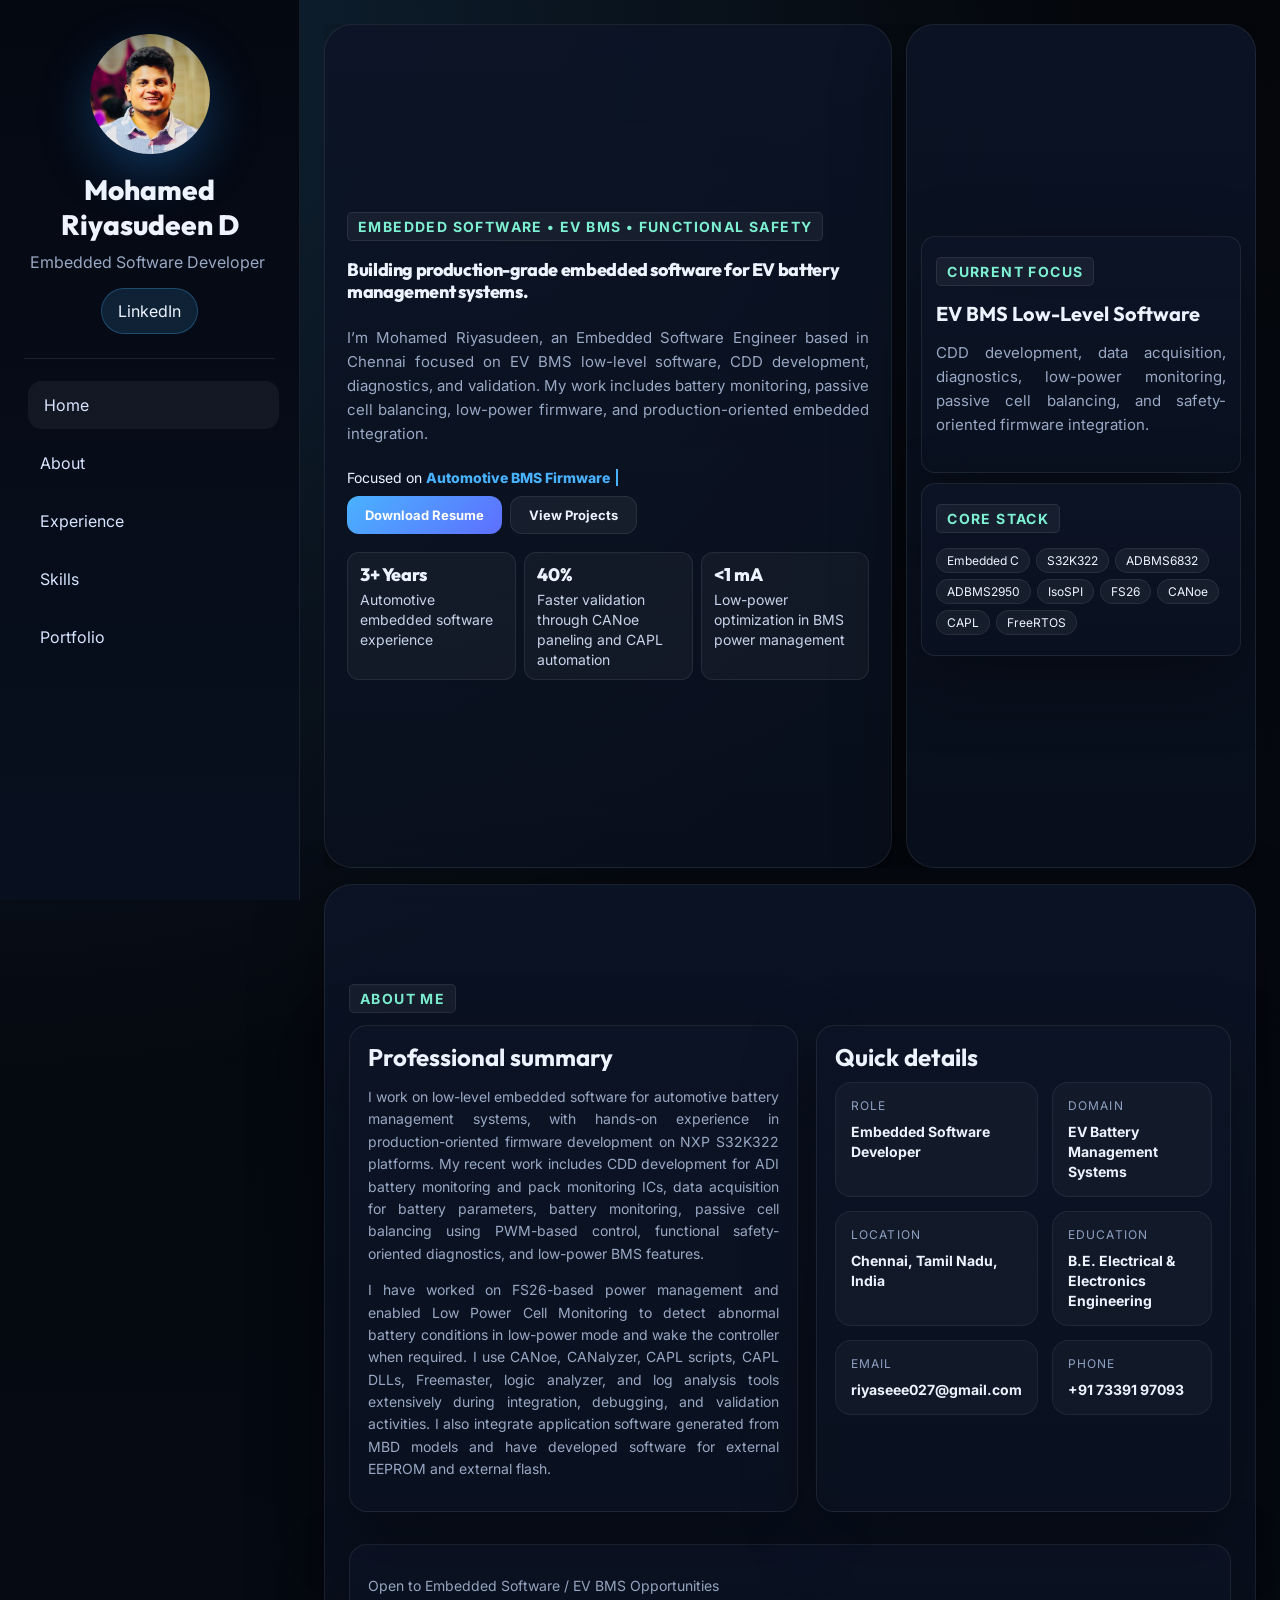
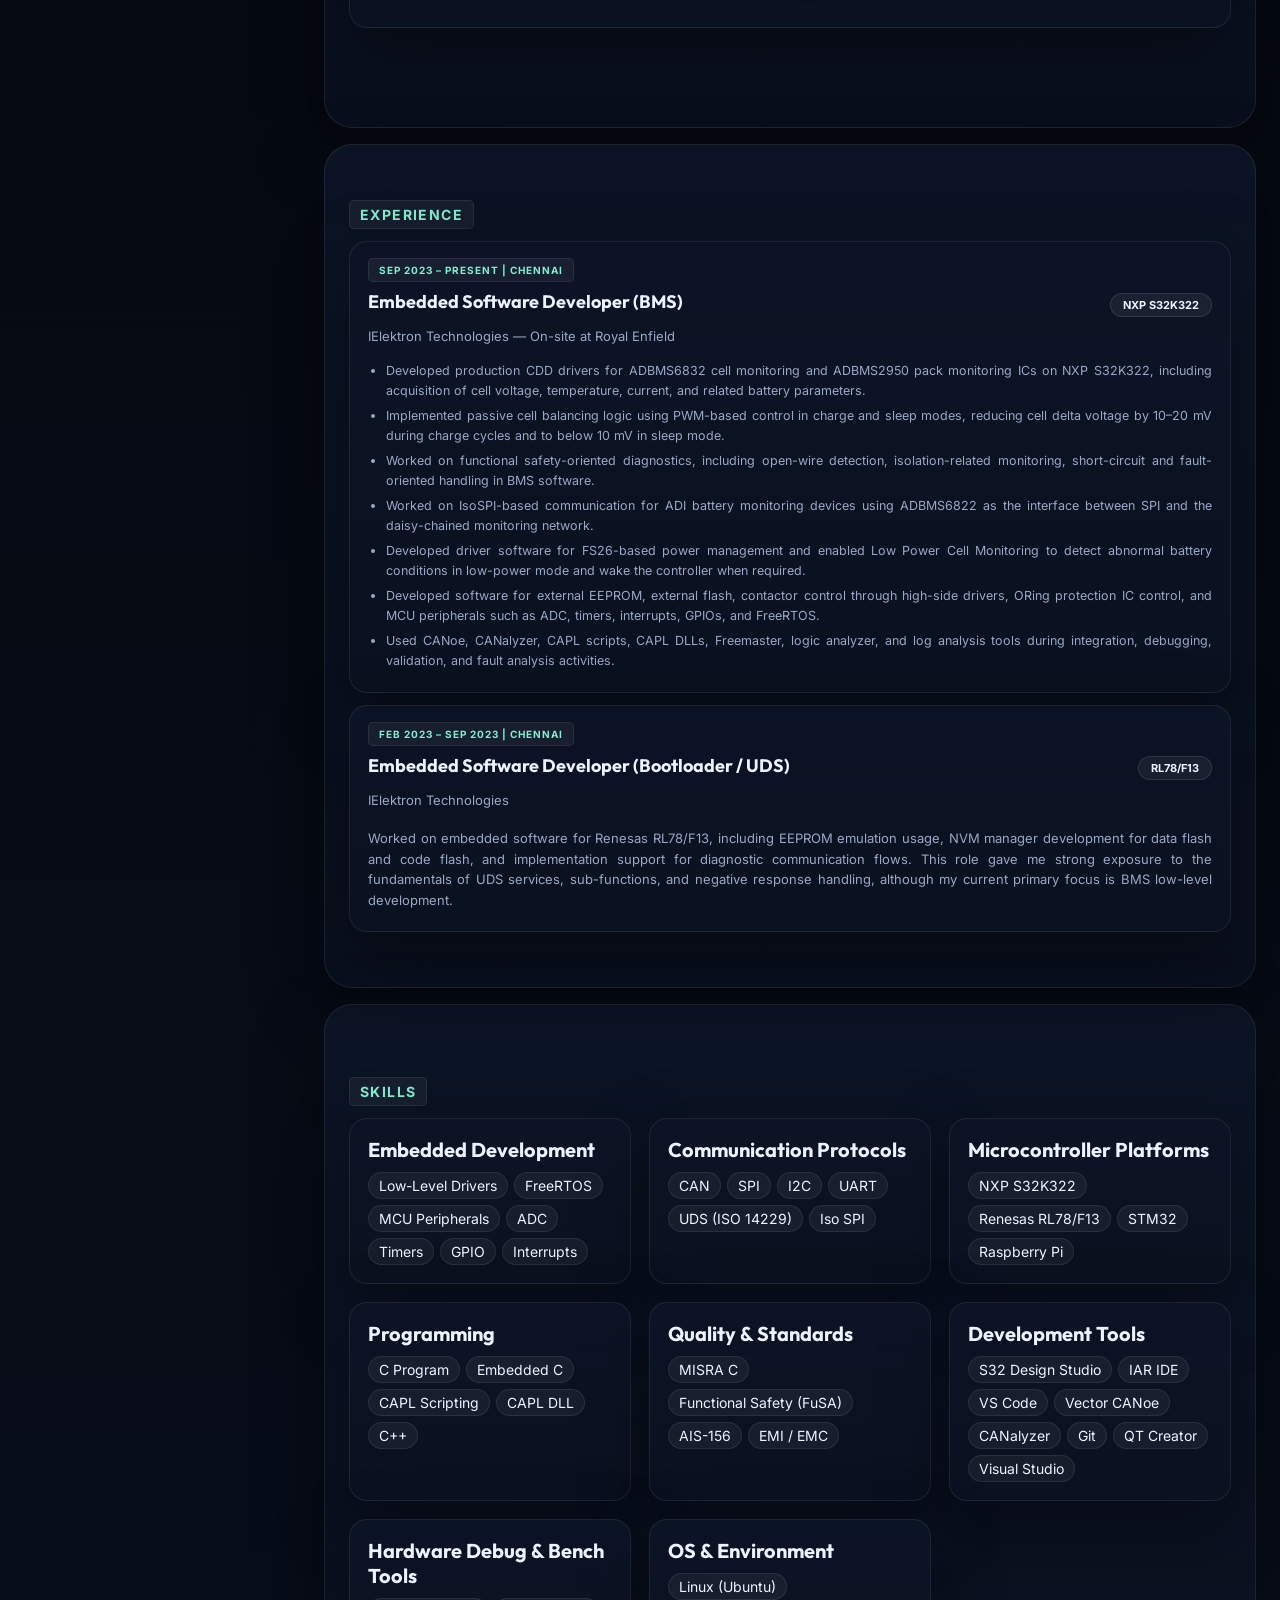
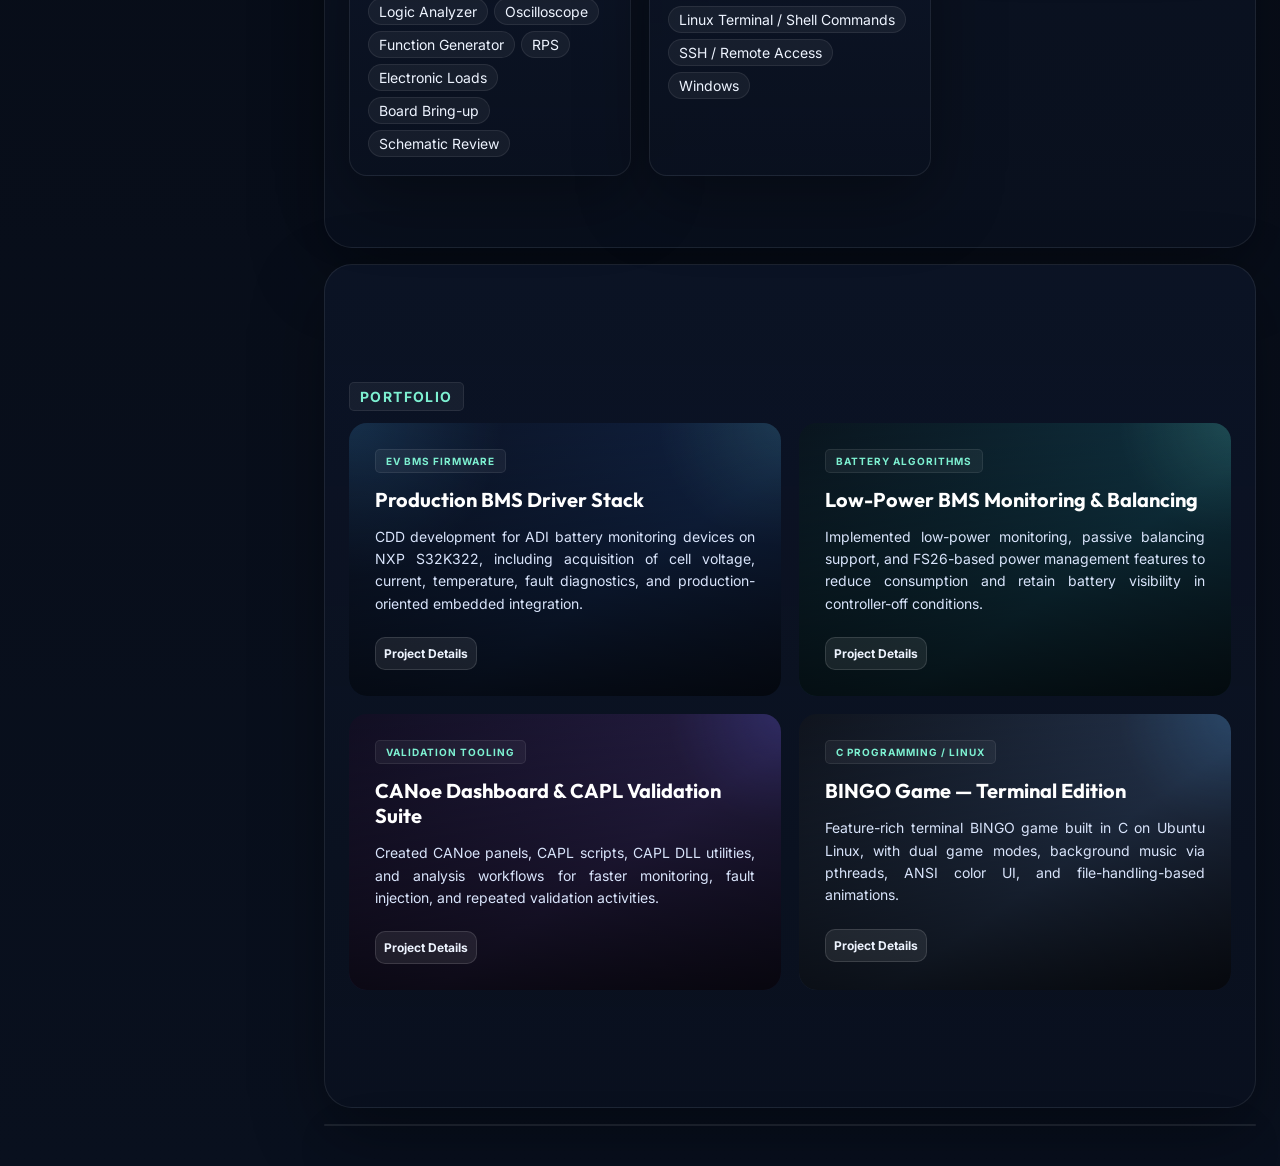
==== index.html @ 30513086 "My Portfolio Initial portfolio upload" ====
<!DOCTYPE html>
<html lang="en">

<head>
  <meta charset="UTF-8" />
  <meta name="viewport" content="width=device-width, initial-scale=1.0" />
  <title>Mohamed Riyasudeen D | Embedded Software Developer</title>
  <meta name="description" content="Premium recruiter-focused portfolio for Mohamed Riyasudeen D." />
  <link rel="preconnect" href="https://fonts.googleapis.com">
  <link rel="preconnect" href="https://fonts.gstatic.com" crossorigin>
  <link
    href="https://fonts.googleapis.com/css2?family=Inter:wght@400;500;600;700;800&family=Outfit:wght@500;600;700;800&display=swap"
    rel="stylesheet">
  <link rel="stylesheet" href="style.css" />
</head>

<body>
  <button class="mobile-toggle" id="mobileToggle" aria-label="Toggle navigation">
    <span></span><span></span><span></span>
  </button>

  <aside class="sidebar" id="sidebar">
    <div class="profile-card">
      <img src="assets/profile.jpeg" alt="Mohamed Riyasudeen" class="avatar">
      <h1>Mohamed Riyasudeen D</h1>
      <p>Embedded Software Developer</p>
      <a class="linkedin-btn" href="https://www.linkedin.com/in/mohamed-riyasudeen-a8373b159/" target="_blank"
        rel="noreferrer">LinkedIn</a>
    </div>

    <nav class="nav" id="nav">
      <a href="#home" class="nav-link active">Home</a>
      <a href="#about" class="nav-link">About</a>
      <a href="#experience" class="nav-link">Experience</a>
      <a href="#skills" class="nav-link">Skills</a>
      <a href="#portfolio" class="nav-link">Portfolio</a>
    </nav>
  </aside>

  <main class="main">
    <div id="mainSections">
      <section class="hero section" id="home">
        <div class="hero-panel hero-copy reveal">
          <div class="section-head reveal">
            <span class="eyebrow">EMBEDDED SOFTWARE • EV BMS • FUNCTIONAL SAFETY</span>
          </div>
          <h2>Building production-grade embedded software for EV battery management systems.</h2>
          <p>I’m Mohamed Riyasudeen, an Embedded Software Engineer based in Chennai focused on EV BMS low-level
            software, CDD development, diagnostics, and validation. My work includes battery monitoring, passive cell
            balancing, low-power firmware, and production-oriented embedded integration.</p>
          <div class="type-line">Focused on <span id="typedText">Automotive BMS Firmware</span></div>
          <div class="hero-actions">
            <a href="https://drive.google.com/uc?export=download&id=1DI4KAexMIocqgZt4wF1St6w3QNE1xtKf"
              class="btn btn-primary" target="_blank">Download Resume</a>
            <a href="#portfolio" class="btn btn-secondary">View Projects</a>
          </div>
          <div class="stats">
            <div class="stat-card"><strong>3+ Years</strong><span>Automotive embedded software experience</span></div>
            <div class="stat-card"><strong>40%</strong><span>Faster validation through CANoe paneling and CAPL
                automation</span></div>
            <div class="stat-card"><strong>&lt;1 mA</strong><span>Low-power optimization in BMS power management</span>
            </div>
          </div>
        </div>
        <div class="hero-panel hero-side reveal delay-1">
          <div class="feature-card">
            <span class="card-label">Current Focus</span>
            <p> </p>
            <h3>EV BMS Low-Level Software</h3>
            <p>CDD development, data acquisition, diagnostics, low-power monitoring, passive cell balancing, and
              safety-oriented firmware integration.</p>
          </div>
          <div class="feature-card">
            <span class="card-label">Core Stack</span>
            <p> </p>
            <div class="chips">
              <span>Embedded
                C</span><span>S32K322</span><span>ADBMS6832</span><span>ADBMS2950</span><span>IsoSPI</span><span>FS26</span><span>CANoe</span><span>CAPL</span><span>FreeRTOS</span>
            </div>
          </div>
        </div>
      </section>

      <section class="section content-section" id="about">
        <div class="section-head reveal">
          <span class="eyebrow">About Me</span>
        </div>
        <div class="grid two-col">
          <article class="card reveal">
            <h3>Professional summary</h3>
            <p>I work on low-level embedded software for automotive battery management systems, with hands-on experience
              in production-oriented firmware development on NXP S32K322 platforms. My recent work includes CDD
              development for ADI battery monitoring and pack monitoring ICs, data acquisition for battery parameters,
              battery monitoring, passive cell balancing using PWM-based control, functional safety-oriented
              diagnostics, and low-power BMS
              features.</p>
            <p>I have worked on FS26-based power management and enabled Low Power Cell Monitoring to detect abnormal
              battery conditions in low-power mode and wake the controller when required. I use CANoe, CANalyzer, CAPL
              scripts, CAPL DLLs, Freemaster, logic analyzer, and log analysis tools extensively during integration,
              debugging, and validation activities. I also integrate application software generated from MBD models and
              have developed software for external EEPROM and external flash.</p>
          </article>
          <article class="card reveal delay-1">
            <h3>Quick details</h3>
            <div class="info-grid">
              <div><span>Role</span><strong>Embedded Software Developer</strong></div>
              <div><span>Domain</span><strong>EV Battery Management Systems</strong></div>
              <div><span>Location</span><strong>Chennai, Tamil Nadu, India</strong></div>
              <div><span>Education</span><strong>B.E. Electrical & Electronics Engineering</strong></div>
              <div><span>Email</span><strong>riyaseee027@gmail.com</strong></div>
              <div><span>Phone</span><strong>+91 73391 97093</strong></div>
            </div>
          </article>
        </div>
        <p> </p>
        <article class="card">
          <p>Open to Embedded Software / EV BMS Opportunities</p>
        </article>
      </section>

      <section class="section content-section" id="experience">
        <div class="section-head reveal">
          <span class="eyebrow">Experience</span>
        </div>
        <div class="timeline">
          <article class="timeline-card reveal">
            <div class="timeline-top">
              <div>
                <span class="date-pill">Sep 2023 – Present | Chennai</span>
                <h3>Embedded Software Developer (BMS)</h3>
                <p>IElektron Technologies — On-site at Royal Enfield</p>
              </div>
              <div class="stack-pill">NXP S32K322</div>
            </div>
            <ul>
              <li>Developed production CDD drivers for ADBMS6832 cell monitoring and ADBMS2950 pack monitoring ICs on
                NXP S32K322, including acquisition of cell voltage, temperature, current, and related battery
                parameters.</li>
              <li>Implemented passive cell balancing logic using PWM-based control in charge and sleep modes, reducing
                cell delta voltage by 10–20 mV during charge cycles and to below 10 mV in sleep mode.</li>
              <li>Worked on functional safety-oriented diagnostics, including open-wire detection, isolation-related
                monitoring, short-circuit and fault-oriented handling in BMS software.</li>
              <li>Worked on IsoSPI-based communication for ADI battery monitoring devices using ADBMS6822 as the
                interface between SPI and the daisy-chained monitoring network.</li>
              <li>Developed driver software for FS26-based power management and enabled Low Power Cell Monitoring to
                detect abnormal battery conditions in low-power mode and wake the controller when required.</li>
              <li>Developed software for external EEPROM, external flash, contactor control through high-side drivers,
                ORing protection IC control, and MCU peripherals such as ADC, timers, interrupts, GPIOs, and FreeRTOS.
              </li>
              <li>Used CANoe, CANalyzer, CAPL scripts, CAPL DLLs, Freemaster, logic analyzer, and log analysis tools
                during integration, debugging, validation, and fault analysis activities.</li>
            </ul>
          </article>
          <article class="timeline-card reveal delay-1">
            <div class="timeline-top">
              <div>
                <span class="date-pill">Feb 2023 – Sep 2023 | Chennai</span>
                <h3>Embedded Software Developer (Bootloader / UDS)</h3>
                <p>IElektron Technologies</p>
              </div>
              <div class="stack-pill">RL78/F13</div>
            </div>
            <p>Worked on embedded software for Renesas RL78/F13, including EEPROM emulation usage, NVM manager
              development for data flash and code flash, and implementation support for diagnostic communication flows.
              This role gave me strong exposure to the fundamentals of UDS services, sub-functions, and negative
              response handling, although my current primary focus is BMS low-level development.</p>
          </article>
        </div>
      </section>

      <section class="section content-section" id="skills">
        <div class="section-head reveal">
          <span class="eyebrow">Skills</span>
        </div>
        <div class="skills-grid">
          <article class="skill-card reveal">
            <h3>Embedded Development</h3>
            <div class="skill-chips"><span>Low-Level Drivers</span><span>FreeRTOS</span><span>MCU
                Peripherals</span><span>ADC</span><span>Timers</span><span>GPIO</span><span>Interrupts</span></div>
          </article>
          <article class="skill-card reveal delay-1">
            <h3>Communication Protocols</h3>
            <div class="skill-chips"><span>CAN</span><span>SPI</span><span>I2C</span><span>UART</span><span>UDS (ISO
                14229)</span><span>Iso SPI</span></div>
          </article>
          <article class="skill-card reveal delay-2">
            <h3>Microcontroller Platforms</h3>
            <div class="skill-chips"><span>NXP S32K322</span><span>Renesas
                RL78/F13</span><span>STM32</span><span>Raspberry Pi</span></div>
          </article>
          <article class="skill-card reveal">
            <h3>Programming</h3>
            <div class="skill-chips"><span>C Program</span><span>Embedded C</span><span>CAPL
                Scripting</span><span>CAPL
                DLL</span><span>C++</span></div>
          </article>
          <article class="skill-card reveal delay-1">
            <h3>Quality & Standards</h3>
            <div class="skill-chips"><span>MISRA C</span><span>Functional Safety
                (FuSA)</span><span>AIS-156</span><span>EMI /
                EMC</span></div>
          </article>
          <article class="skill-card reveal delay-2">
            <h3>Development Tools</h3>
            <div class="skill-chips"><span>S32 Design Studio</span><span>IAR
                IDE</span><span>VS Code</span><span>Vector CANoe</span><span>CANalyzer</span><span>Git</span><span>QT
                Creator</span><span>Visual Studio</span>
            </div>
          </article>
          <article class="skill-card reveal">
            <h3>Hardware Debug & Bench Tools</h3>
            <div class="skill-chips"><span>Logic Analyzer</span><span>Oscilloscope</span><span>Function
                Generator</span><span>RPS</span><span>Electronic
                Loads</span><span>Board Bring-up</span><span>Schematic Review</span></div>
          </article>
          <article class="skill-card reveal">
            <h3>OS & Environment</h3>
            <div class="skill-chips"><span>Linux (Ubuntu)</span><span>Linux Terminal / Shell Commands</span><span>SSH /
                Remote Access</span><span>Windows</span></div>
          </article>
        </div>
      </section>

      <section class="section content-section" id="portfolio">
        <div class="section-head reveal">
          <span class="eyebrow">Portfolio</span>
        </div>
        <div class="portfolio-grid" id="portfolioGrid"></div>
      </section>
    </div>

    <section class="project-view hidden" id="projectView"></section>
  </main>

  <script src="app.js"></script>
</body>

</html>
---- style.css ----
:root {
  --bg: #05070d;
  --bg2: #0a1020;
  --panel: #0c1426;
  --panel2: #111b31;
  --line: rgba(255, 255, 255, .08);
  --text: #eef4ff;
  --muted: #99a8c4;
  --accent: #49b2ff;
  --accent2: #7df0d1;
  --radius: 24px;
  --sidebar: 300px;
}

* {
  box-sizing: border-box
}

html {
  scroll-behavior: smooth
}

body {
  margin: 0;
  font-family: Inter, sans-serif;
  color: var(--text);
  background: radial-gradient(circle at top left, rgba(73, 178, 255, .18), transparent 24%), linear-gradient(180deg, #04060b, #09101e)
}

a {
  text-decoration: none;
  color: inherit
}

.sidebar {
  position: fixed;
  left: 0;
  top: 0;
  bottom: 0;
  width: var(--sidebar);
  padding: 24px;
  background: linear-gradient(180deg, #040811, #08101f);
  border-right: 1px solid var(--line);
  z-index: 20
}

.profile-card {
  padding: 10px 6px 24px;
  text-align: center;
  border-bottom: 1px solid var(--line)
}

.avatar {
  width: 120px;
  height: 120px;
  border-radius: 50%;
  margin: 0 auto 18px;
  display: grid;
  place-items: center;
  font: 800 38px Outfit, sans-serif;
  background: linear-gradient(135deg, #0e3d6f, #1f7bd3 60%, #6edcff);
  box-shadow: 0 20px 50px rgba(31, 123, 211, .35)
}

.profile-photo {
  width: 120px;
  height: 120px;
  border-radius: 50%;
  object-fit: cover;
  display: block;
  margin: 0 auto 18px;
  box-shadow: 0 20px 50px rgba(31, 123, 211, .28);
  border: 2px solid rgba(255, 255, 255, .08);
}

.profile-card h1 {
  margin: 0;
  font: 800 28px Outfit, sans-serif
}

.profile-card p {
  margin: 10px 0 16px;
  color: var(--muted)
}

.linkedin-btn {
  display: inline-flex;
  padding: 12px 16px;
  border-radius: 999px;
  background: rgba(73, 178, 255, .14);
  border: 1px solid rgba(73, 178, 255, .28)
}

.nav {
  display: flex;
  flex-direction: column;
  gap: 10px;
  padding-top: 22px
}

.nav-link {
  padding: 14px 16px;
  border-radius: 14px;
  color: #d7e4ff;
  transition: .25s
}

.nav-link:hover,
.nav-link.active {
  background: rgba(255, 255, 255, .05);
  transform: translateX(4px)
}

.main {
  margin-left: var(--sidebar);
  padding: 24px
}

.section,
.project-view {
  max-width: 1120px;
  margin: 0 auto 16px
}

.hero {
  display: grid;
  grid-template-columns: 1.3fr 0.8fr;
  gap: 14px;
  height: calc(100vh - 56px);
  max-height: calc(100vh - 56px);
  overflow: hidden;
}

.hero-copy {
  padding: 18px 22px;
  display: flex;
  flex-direction: column;
  justify-content: center;
  overflow: hidden;
}

.hero-panel,
.content-section,
.project-view,
.card,
.timeline-card,
.skill-card,
.feature-card {
  background: linear-gradient(180deg, rgba(12, 20, 38, .9), rgba(10, 17, 31, .82));
  border: 1px solid var(--line);
  box-shadow: 0 24px 70px rgba(0, 0, 0, .35)
}

.hero-panel,
.content-section,
.project-view {
  border-radius: 28px
}

.hero-side {
  padding: 14px;
  display: flex;
  flex-direction: column;
  gap: 10px;
  justify-content: center;
  overflow: hidden;
}

/* Label CURRENT FOCUS & CORE STACK */
.card-label {
  display: inline-flex;
  padding: 5px 10px;
  border-radius: 5px;
  background: rgba(255, 255, 255, .05);
  border: 1px solid rgba(255, 255, 255, .08);
  color: var(--accent2);
  font-size: 14px;
  letter-spacing: .10em;
  text-transform: uppercase;
  font-weight: 700;
}

/* Secction Title Chip */
.eyebrow {
  display: inline-flex;
  padding: 5px 10px;
  border-radius: 5px;
  background: rgba(255, 255, 255, .05);
  border: 1px solid rgba(255, 255, 255, .08);
  color: var(--accent2);
  font-size: 14px;
  letter-spacing: .10em;
  text-transform: uppercase;
  font-weight: 700;
}

.date-pill {
  display: inline-flex;
  padding: 5px 10px;
  border-radius: 5px;
  background: rgba(255, 255, 255, .05);
  border: 1px solid rgba(255, 255, 255, .08);
  color: var(--accent2);
  font-size: 10px;
  letter-spacing: .10em;
  text-transform: uppercase;
  font-weight: 700;
  margin-bottom: 8px;
}

/* Use this for the top small label like category/tag */
.project-tag {
  display: inline-flex;
  padding: 5px 10px;
  border-radius: 5px;
  background: rgba(255, 255, 255, .05);
  border: 1px solid rgba(255, 255, 255, .08);
  color: var(--accent2);
  font-size: 10px;
  letter-spacing: .10em;
  text-transform: uppercase;
  font-weight: 700;
}

/* Home Page h2 */
.hero h2 {
  font: 800 clamp(16px, 1.4vw, 22px)/1.25 Outfit, sans-serif;
  margin: 6px 0 8px;
  letter-spacing: -.02em;
}

.section-head h2,
.project-header h2 {
  font: 800 clamp(16px, 1.4vw, 22px)/1.25 Outfit, sans-serif;
  margin: 6px 0 8px;
  letter-spacing: -.02em;
}

.hero h2 {
  max-width: 100%
}

.hero p {
  color: var(--muted);
  line-height: 1.6;
  font-size: 15px;
}

.card p {
  color: var(--muted);
  line-height: 1.6;
  font-size: 14px;
}

.section-head p,
.timeline-card li,
.project-block p,
.project-block li {
  color: var(--muted);
  line-height: 1.6;
  font-size: 13px;
}

.timeline-card p {
  color: var(--muted);
  line-height: 1.6;
  font-size: 13px;
  margin-bottom: 4px;
}

.type-line {
  margin-top: 8px;
  font-size: 14px
}

#typedText {
  color: var(--accent);
  font-weight: 800;
  border-right: 2px solid var(--accent);
  padding-right: 6px
}

.hero-actions {
  display: flex;
  gap: 8px;
  flex-wrap: wrap;
  margin: 10px 0 10px
}

.stats {
  display: grid;
  grid-template-columns: repeat(3, 1fr);
  gap: 8px;
  margin-top: 8px
}


.btn {
  min-height: 38px;
  padding: 0 18px;
  border-radius: 12px;
  display: inline-flex;
  align-items: center;
  justify-content: center;
  font-weight: 700;
  font-size: 13px;
}

.btn-primary {
  background: linear-gradient(135deg, #49b2ff, #5e6fff);
  color: #fff
}

.btn-secondary {
  background: rgba(255, 255, 255, .05);
  border: 1px solid rgba(255, 255, 255, .08)
}

.stat-card {
  padding: 10px 12px;
  border-radius: 12px;
  background: rgba(255, 255, 255, .04);
  border: 1px solid rgba(255, 255, 255, .08);
}

.stat-card strong {
  display: block;
  font: 800 18px Outfit, sans-serif;
  margin-bottom: 3px
}

.stat-card span {
  color: #c8d4eb;
  font-size: 14px
}

.feature-card {
  padding: 20px 14px;
  border-radius: 14px;
}

/* Title inside CURRENT FOCUS & CORE STACK */
.feature-card h3 {
  margin: 0 0 6px;
  font: 700 20px Outfit, sans-serif;
}

.card h3 {
  margin: 0 0 10px;
  font: 700 24px Outfit, sans-serif;
}

.skill-card h3 {
  margin: 0 0 10px;
  font: 700 20px Outfit, sans-serif;
}

.timeline-card h3,
.project-block h3 {
  margin: 0 0 10px;
  font: 700 18px Outfit, sans-serif;
}

/* Use this for full card behavior like hover, padding, overflow: */
.project-card h3 {
  margin: 0 0 10px;
  font: 700 18px Outfit, sans-serif;
}

.project-card {
  padding: 12px 12px;
  border-radius: 18px;
  display: flex;
}

/* CORE CHIPS */
.chips {
  display: flex;
  flex-wrap: wrap;
  gap: 6px
}

.chips span {
  padding: 4px 10px;
  border-radius: 999px;
  background: rgba(255, 255, 255, .05);
  border: 1px solid rgba(255, 255, 255, .08);
  font-size: 12px;
}

/* SKILL CHIPS */
.skill-chips {
  display: flex;
  flex-wrap: wrap;
  gap: 6px
}

.skill-chips span {
  padding: 4px 10px;
  border-radius: 999px;
  background: rgba(255, 255, 255, .05);
  border: 1px solid rgba(255, 255, 255, .08);
  font-size: 14px;
}

.stack-pill {
  padding: 4px 10px;
  border-radius: 999px;
  background: rgba(255, 255, 255, .05);
  border: 1px solid rgba(255, 255, 255, .08);
  font-size: 11px;
}

.content-section {
  padding: 24px
}

.section-head {
  margin-bottom: 12px
}

.section-head h2 {
  font-size: clamp(30px, 4vw, 46px)
}

.grid.two-col {
  display: grid;
  grid-template-columns: 1.08fr 1fr;
  gap: 18px
}

.skill-card {
  padding: 18px 18px;
  border-radius: 18px;
}

.card,
.timeline-card,
.project-block {
  padding: 16px 18px;
  border-radius: 18px;
}

.info-grid {
  display: grid;
  grid-template-columns: repeat(2, 1fr);
  gap: 14px
}

.info-grid div {
  padding: 15px;
  border-radius: 16px;
  background: rgba(255, 255, 255, .03);
  border: 1px solid rgba(255, 255, 255, .06)
}

.info-grid span {
  display: block;
  margin-bottom: 8px;
  color: #8ea0c2;
  font-size: 12px;
  letter-spacing: .1em;
  text-transform: uppercase
}

.info-grid strong {
  font-size: 14px;
}

.timeline {
  display: grid;
  gap: 12px
}

.timeline-top {
  display: flex;
  justify-content: space-between;
  align-items: center;
  gap: 10px;
  margin-bottom: 10px;
  flex-wrap: nowrap;
}

.timeline-top>div:first-child {
  flex: 1 1 auto;
  min-width: 0;
}

.stack-pill {
  flex-shrink: 0;
  white-space: nowrap;
  padding: 4px 12px;
  border-radius: 999px;
  background: rgba(255, 255, 255, .06);
  border: 1px solid rgba(255, 255, 255, .1);
  font-size: 11px;
  font-weight: 700;
}

.timeline-card ul,
.project-block ul {
  margin: 0;
  padding-left: 18px
}

.timeline-card li,
.project-block li {
  margin-bottom: 5px;
  font-size: 12.5px
}

.timeline-card li,
.project-block li {
  text-align: justify;
  text-justify: inter-word;
}

.skills-grid {
  display: grid;
  grid-template-columns: repeat(3, 1fr);
  gap: 18px
}

.portfolio-grid {
  display: grid;
  grid-template-columns: repeat(2, 1fr);
  gap: 18px
}

.project-card {
  overflow: hidden;
  padding: 0;
  transition: .28s
}

.project-card:hover {
  transform: translateY(-6px)
}

.project-cover {
  min-height: 200px;
  position: relative;
  padding: 26px;
  display: flex;
  align-items: end;
  background: radial-gradient(circle at top right, rgba(125, 240, 209, .12), transparent 24%), radial-gradient(circle at top left, rgba(73, 178, 255, .2), transparent 30%), linear-gradient(145deg, #0b1223, #12264a 60%, #0d1931)
}

.project-cover {
  min-height: 240px;
  width: 100%;
  display: flex;
  flex-direction: column;
  justify-content: space-between;
}

.project-cover.alt2 {
  background: radial-gradient(circle at top right, rgba(125, 240, 209, .14), transparent 22%), linear-gradient(145deg, #0a1620, #113848 60%, #0b232f)
}

.project-cover.alt3 {
  background: radial-gradient(circle at top right, rgba(94, 111, 255, .18), transparent 22%), linear-gradient(145deg, #120f24, #2a214b 58%, #1a1632)
}

.project-cover.alt4 {
  background: radial-gradient(circle at top right, rgba(73, 178, 255, .16), transparent 22%), linear-gradient(145deg, #10151f, #283955 58%, #151d2e)
}

.project-cover:after {
  content: "";
  position: absolute;
  inset: 0;
  background: linear-gradient(180deg, rgba(0, 0, 0, .06), rgba(0, 0, 0, .7))
}

.project-content {
  position: relative;
  z-index: 1
}

/* Use this for the large heading inside each portfolio card: */
.project-content h3 {
  color: #fff;
  font-size: 20px
}

/* Use this for the description text inside each portfolio card: */
.project-content p {
  color: #d9e4fb;
  font-size: 14px;
  line-height: 1.6;
}

.project-link {
  display: inline-flex;
  margin-top: 8px;
  padding: 8px 8px;
  border-radius: 10px;
  background: rgba(255, 255, 255, .08);
  border: 1px solid rgba(255, 255, 255, .12);
  font-weight: 700
}

.project-link {
  font-size: 12px;
}

.project-shell {
  padding: 32px
}

.project-back {
  display: inline-flex;
  margin-bottom: 22px;
  color: var(--accent);
  font-weight: 700
}

.project-header {
  display: grid;
  grid-template-columns: 1.2fr .85fr;
  gap: 18px;
  margin-bottom: 18px
}

.project-intro,
.project-meta {
  padding: 28px;
  border-radius: 22px;
  background: linear-gradient(180deg, rgba(12, 20, 38, .9), rgba(10, 17, 31, .82));
  border: 1px solid var(--line)
}

.project-meta span {
  display: block;
  margin-bottom: 8px;
  color: #8ea0c2;
  font-size: 11px;
  letter-spacing: .1em;
  text-transform: uppercase
}

.project-body {
  display: grid;
  grid-template-columns: 1fr 1fr;
  gap: 18px
}

.project-block.full {
  grid-column: 1 / -1
}

.shot-grid {
  display: grid;
  grid-template-columns: repeat(3, 1fr);
  gap: 18px
}

.shot {
  padding: 18px;
  border-radius: 18px;
  background: rgba(255, 255, 255, .03);
  border: 1px solid rgba(255, 255, 255, .06)
}

.shot-visual {
  height: 180px;
  border-radius: 16px;
  background: radial-gradient(circle at top left, rgba(73, 178, 255, .24), transparent 20%), linear-gradient(135deg, rgba(255, 255, 255, .06), rgba(255, 255, 255, .02));
  border: 1px dashed rgba(73, 178, 255, .3);
  display: grid;
  place-items: center;
  color: #d8e4fb;
  font-weight: 700;
  text-align: center;
  padding: 16px
}

.mobile-toggle {
  display: none;
  position: fixed;
  top: 16px;
  right: 16px;
  z-index: 40;
  width: 52px;
  height: 52px;
  border-radius: 16px;
  border: 1px solid rgba(255, 255, 255, .08);
  background: #08101f
}

.mobile-toggle span {
  display: block;
  width: 22px;
  height: 2px;
  margin: 5px auto;
  background: #fff
}

.reveal {
  opacity: 0;
  transform: translateY(22px);
  transition: opacity .8s ease, transform .8s ease
}

.reveal.visible {
  opacity: 1;
  transform: translateY(0)
}

.delay-1 {
  transition-delay: .12s
}

.delay-2 {
  transition-delay: .22s
}

@media (max-width:1180px) {

  .hero,
  .grid.two-col,
  .skills-grid,
  .portfolio-grid,
  .project-header,
  .project-body,
  .shot-grid,
  .stats {
    grid-template-columns: 1fr
  }
}

@media (max-width:1024px) {
  .mobile-toggle {
    display: block
  }

  .sidebar {
    transform: translateX(-100%);
    transition: transform .28s ease
  }

  body.menu-open .sidebar {
    transform: translateX(0)
  }

  .main {
    margin-left: 0;
    padding-top: 84px
  }
}

@media (max-width:760px) {

  .hero-copy,
  .hero-side,
  .content-section,
  .project-view,
  .card,
  .timeline-card,
  .skill-card,
  .feature-card,
  .project-block,
  .project-intro,
  .project-meta {
    padding: 18px;
    border-radius: 22px
  }


  .info-grid {
    grid-template-columns: 1fr
  }

  .timeline-top {
    flex-direction: column
  }
}

/* ── Section scroll snap fix ── */
.section {
  scroll-margin-top: 24px;
}

/* Make each content-section take at least full viewport height */
.content-section {
  min-height: calc(100vh - 48px);
  display: flex;
  flex-direction: column;
  justify-content: center;
}

/* ── One-section-at-a-time view fix ── */
.content-section {
  min-height: calc(100vh - 56px);
  display: flex;
  flex-direction: column;
  justify-content: center;
  scroll-margin-top: 0px;
}

.section {
  scroll-margin-top: 0px;
}

html {
  scroll-snap-type: y proximity;
}

.content-section,
.hero.section {
  scroll-snap-align: start;
}

.card h4 {
  font-size: 16px;
}

p {
  text-align: justify;
  text-justify: inter-word;
}

#home {
  scroll-margin-top: 40px;
}

#about {
  scroll-margin-top: 30px;
}

#experience {
  scroll-margin-top: 20px;
}

#skills,
#portfolio {
  scroll-margin-top: 30px;
}

/* Project Case-Study Style Sheets */
table {
  width: 100%;
  border-collapse: collapse;
  margin: 18px 0 24px;
}

th,
td {
  border: 1px solid rgba(255, 255, 255, .12);
  padding: 12px 14px;
  text-align: left;
  vertical-align: top;
}

th {
  background: rgba(255, 255, 255, .05);
  color: var(--text);
}

.video-embed {
  margin-top: 16px;
  border-radius: 18px;
  overflow: hidden;
  border: 1px solid rgba(255, 255, 255, .08);
}

.video-embed iframe {
  display: block;
  width: 100%;
  min-height: 360px;
}

.case-image {
  width: 100%;
  border-radius: 16px;
  margin: 16px 0;
  border: 1px solid rgba(255, 255, 255, .08);
}
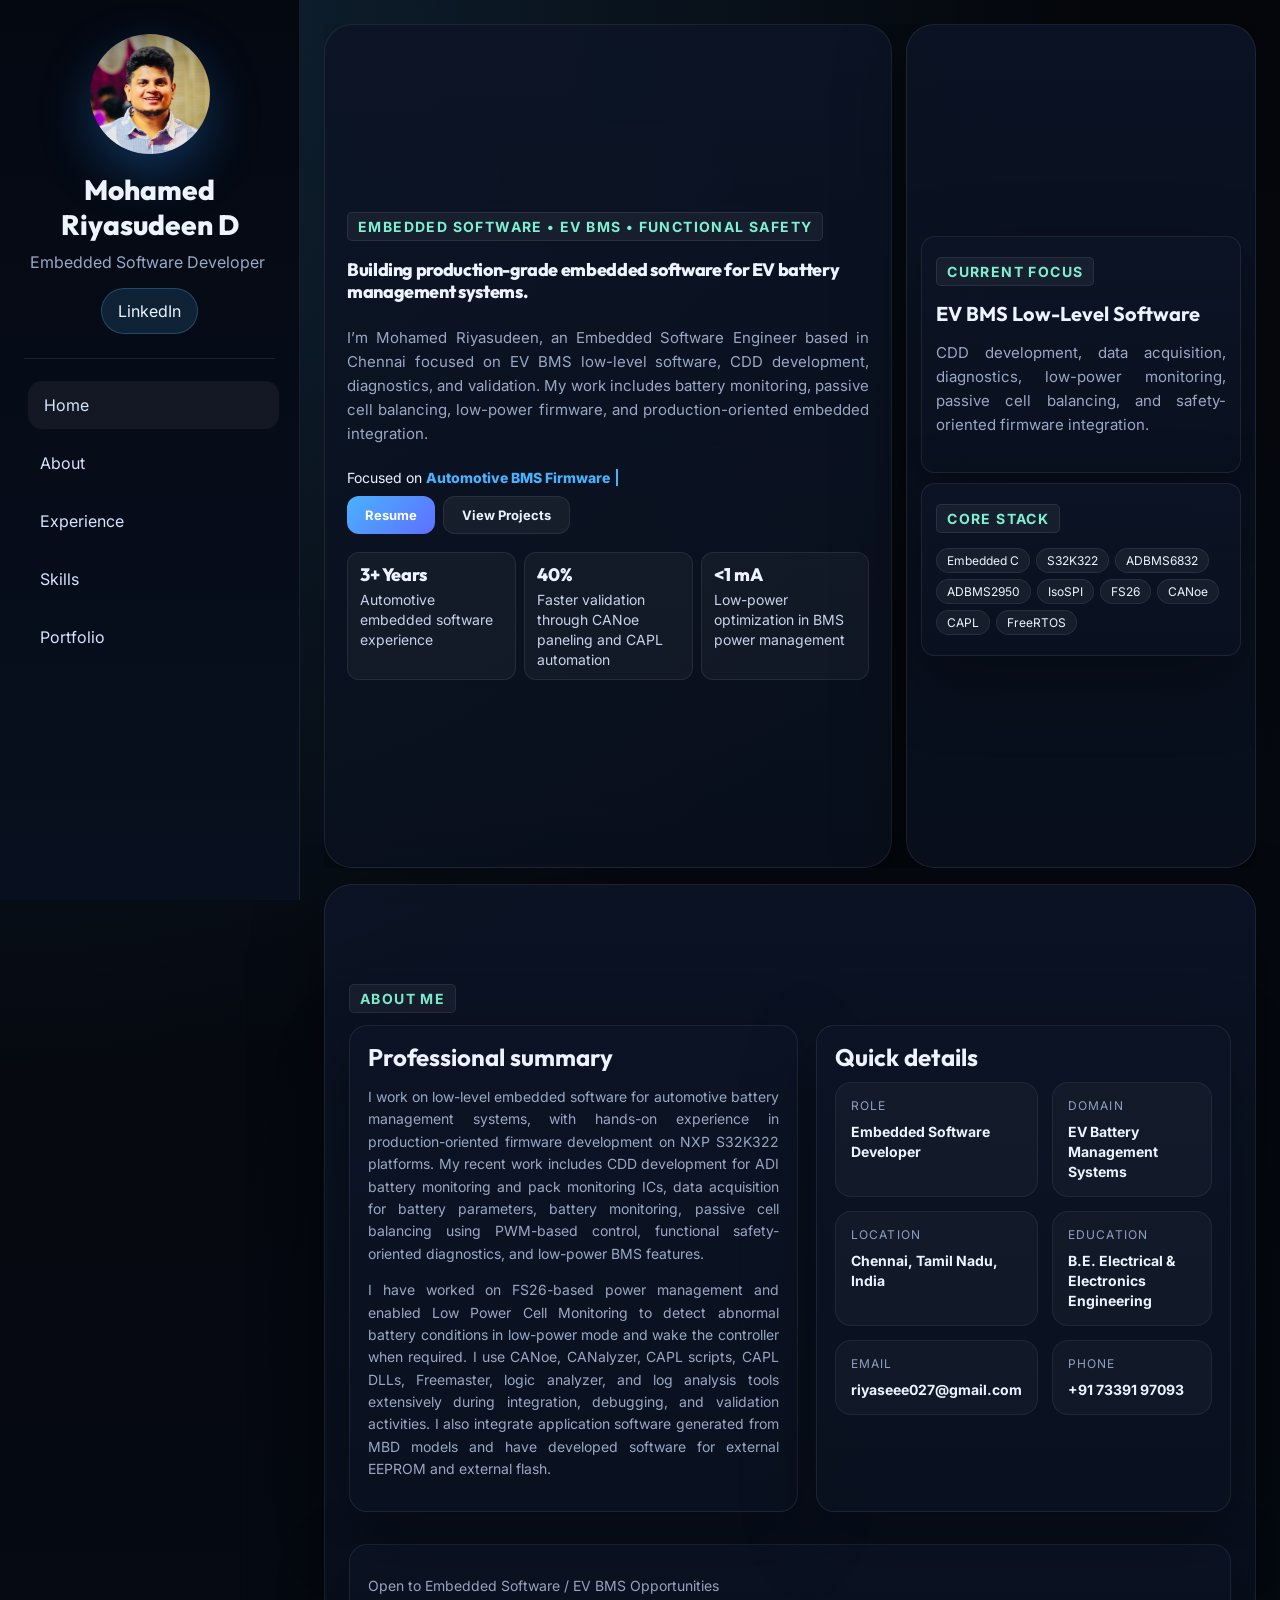
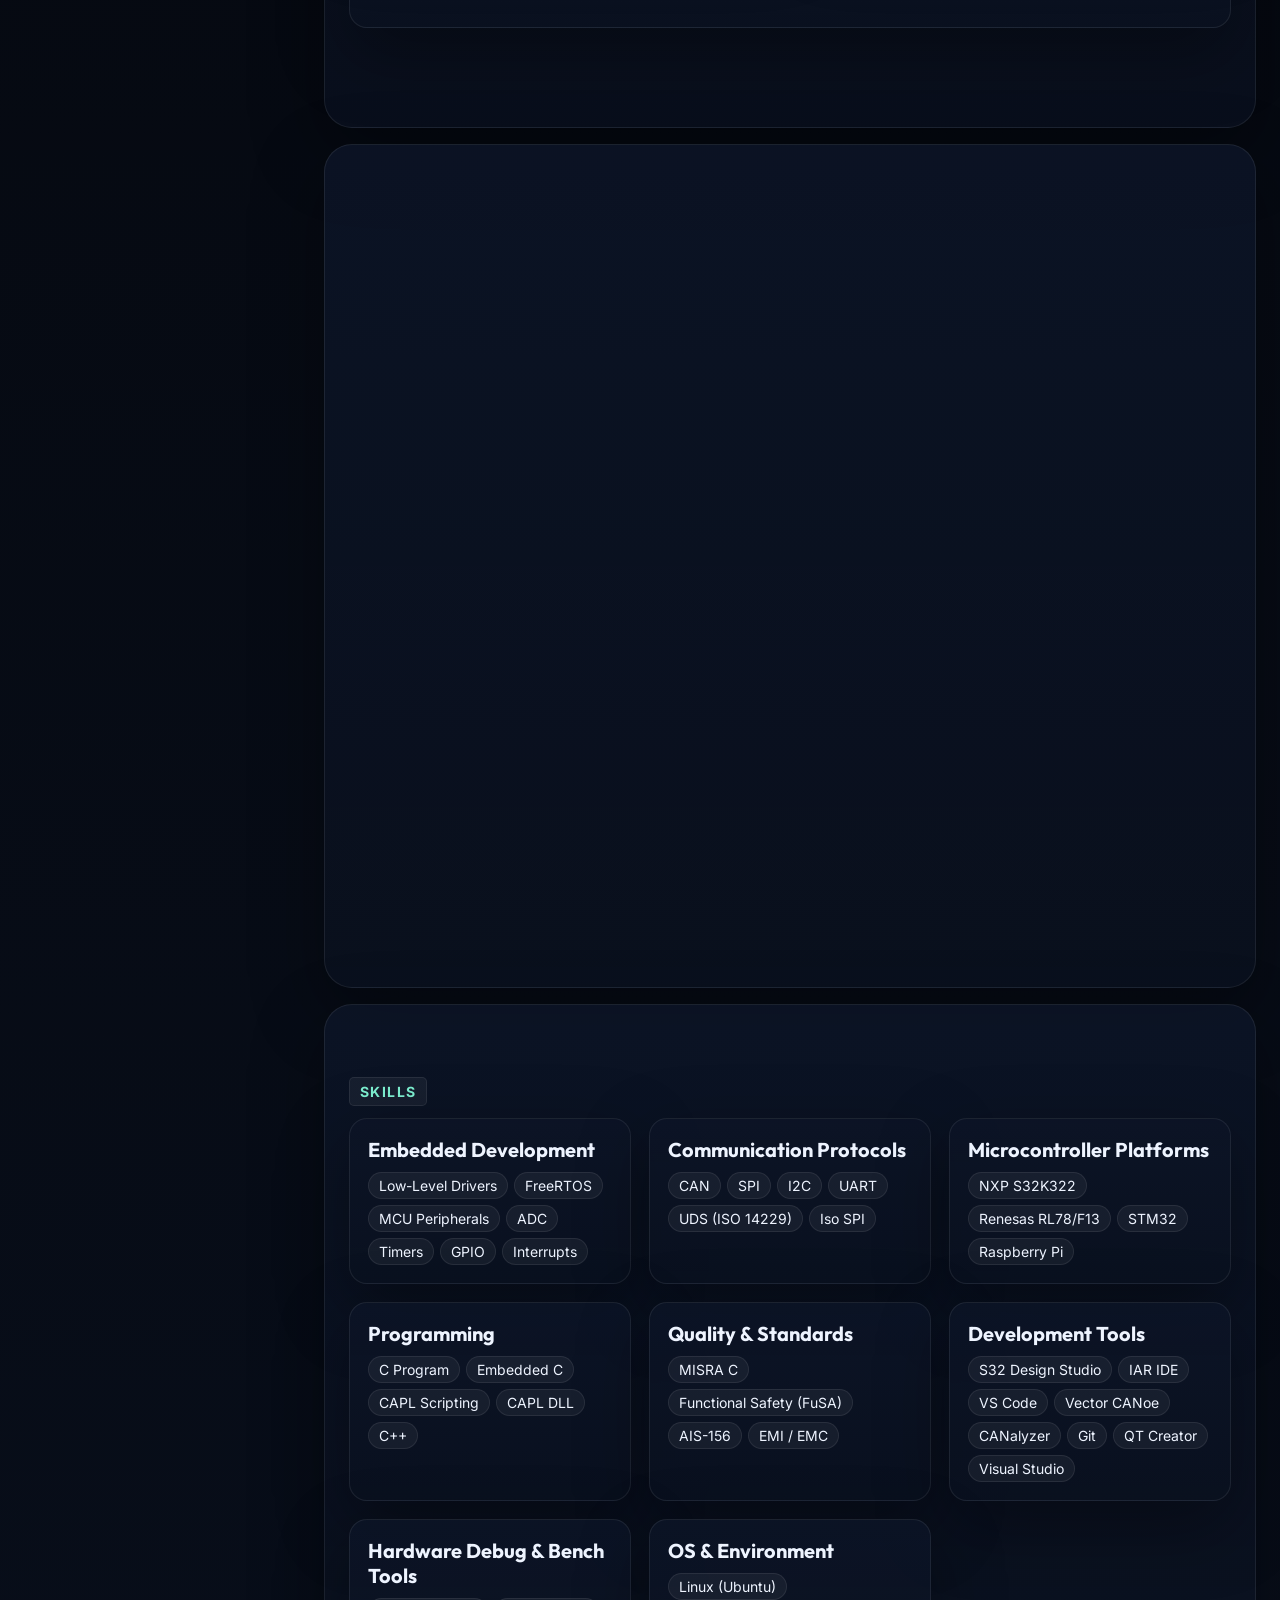
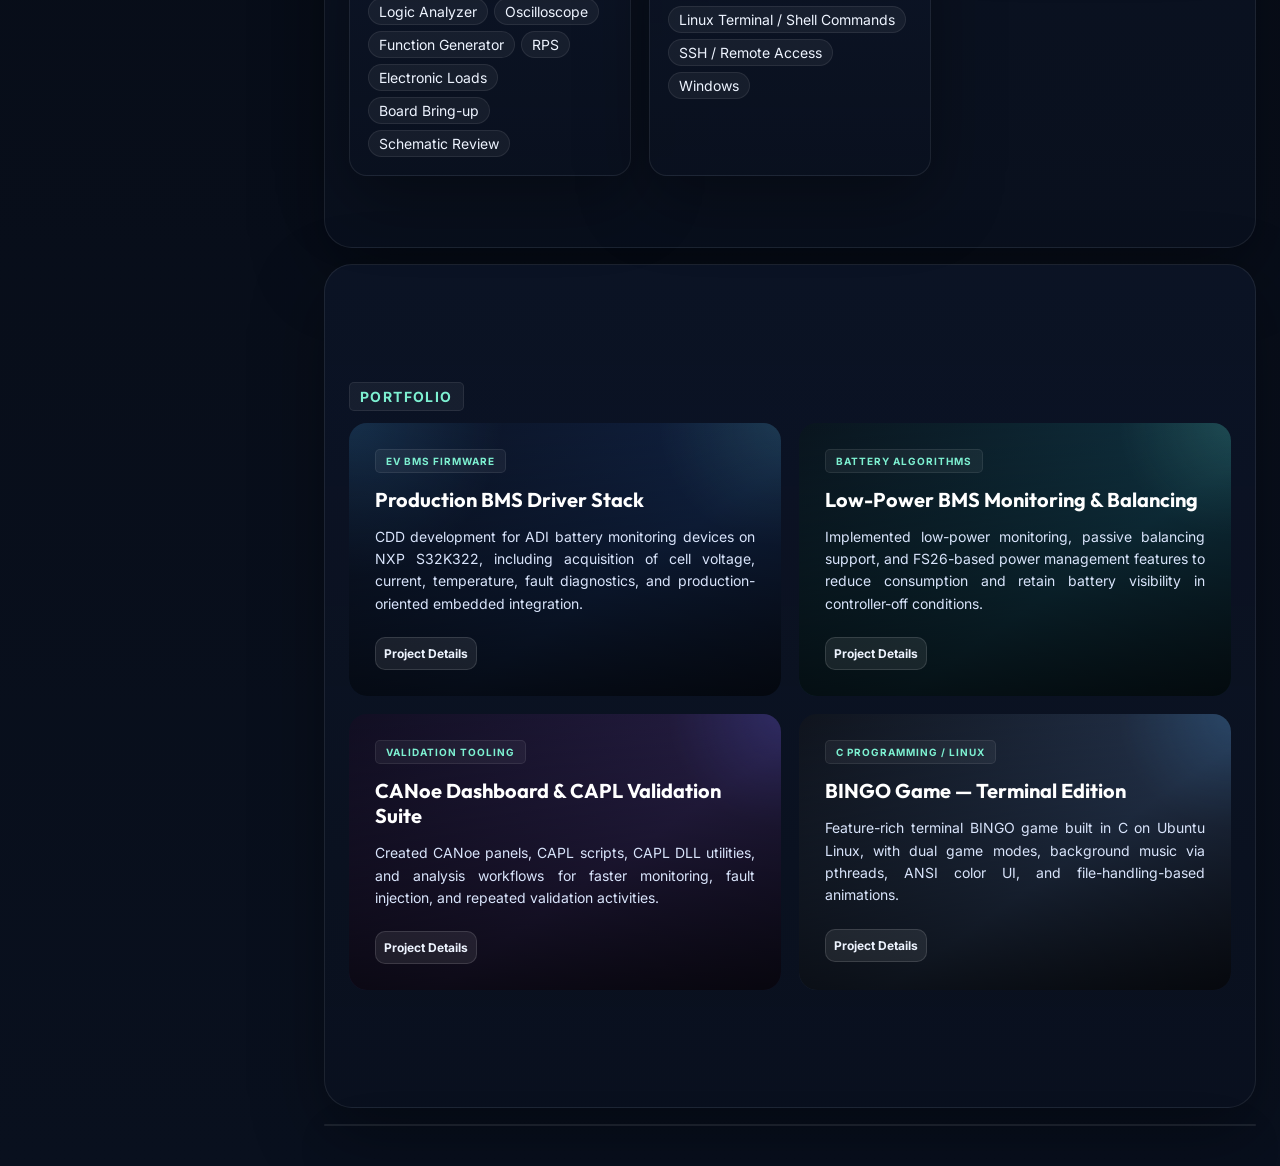
==== commit b08fbf4a: "My Portfolio Modified Resume view functionality" ====
--- a/index.html
+++ b/index.html
@@ -4,6 +4,17 @@
 <head>
   <meta charset="UTF-8" />
   <meta name="viewport" content="width=device-width, initial-scale=1.0" />
+
+  <!-- Google tag (gtag.js) -->
+  <script async src="https://www.googletagmanager.com/gtag/js?id=G-K339WMQCW3"></script>
+  <script>
+    window.dataLayer = window.dataLayer || [];
+    function gtag() { dataLayer.push(arguments); }
+    gtag('js', new Date());
+
+    gtag('config', 'G-K339WMQCW3');
+  </script>
+  
   <title>Mohamed Riyasudeen D | Embedded Software Developer</title>
   <meta name="description" content="Premium recruiter-focused portfolio for Mohamed Riyasudeen D." />
   <link rel="preconnect" href="https://fonts.googleapis.com">
@@ -50,8 +61,7 @@
             balancing, low-power firmware, and production-oriented embedded integration.</p>
           <div class="type-line">Focused on <span id="typedText">Automotive BMS Firmware</span></div>
           <div class="hero-actions">
-            <a href="https://drive.google.com/uc?export=download&id=1DI4KAexMIocqgZt4wF1St6w3QNE1xtKf"
-              class="btn btn-primary" target="_blank">Download Resume</a>
+            <a href="assets/Mohamed_Riyasudeen_Resume.pdf" class="btn btn-primary" target="_blank">Resume</a> 
             <a href="#portfolio" class="btn btn-secondary">View Projects</a>
           </div>
           <div class="stats">
--- a/style.css
+++ b/style.css
@@ -513,6 +513,20 @@
 .project-block li {
   text-align: justify;
   text-justify: inter-word;
+}
+
+.card ul {
+  margin: 0 0 8px;
+  text-align: justify;
+  padding-left: 50px
+}
+
+.card li {
+  margin-bottom: 8px;
+  font-size: 15px;
+  text-align: justify;
+  text-justify: inter-word;
+  color: var(--muted);
 }
 
 .skills-grid {
